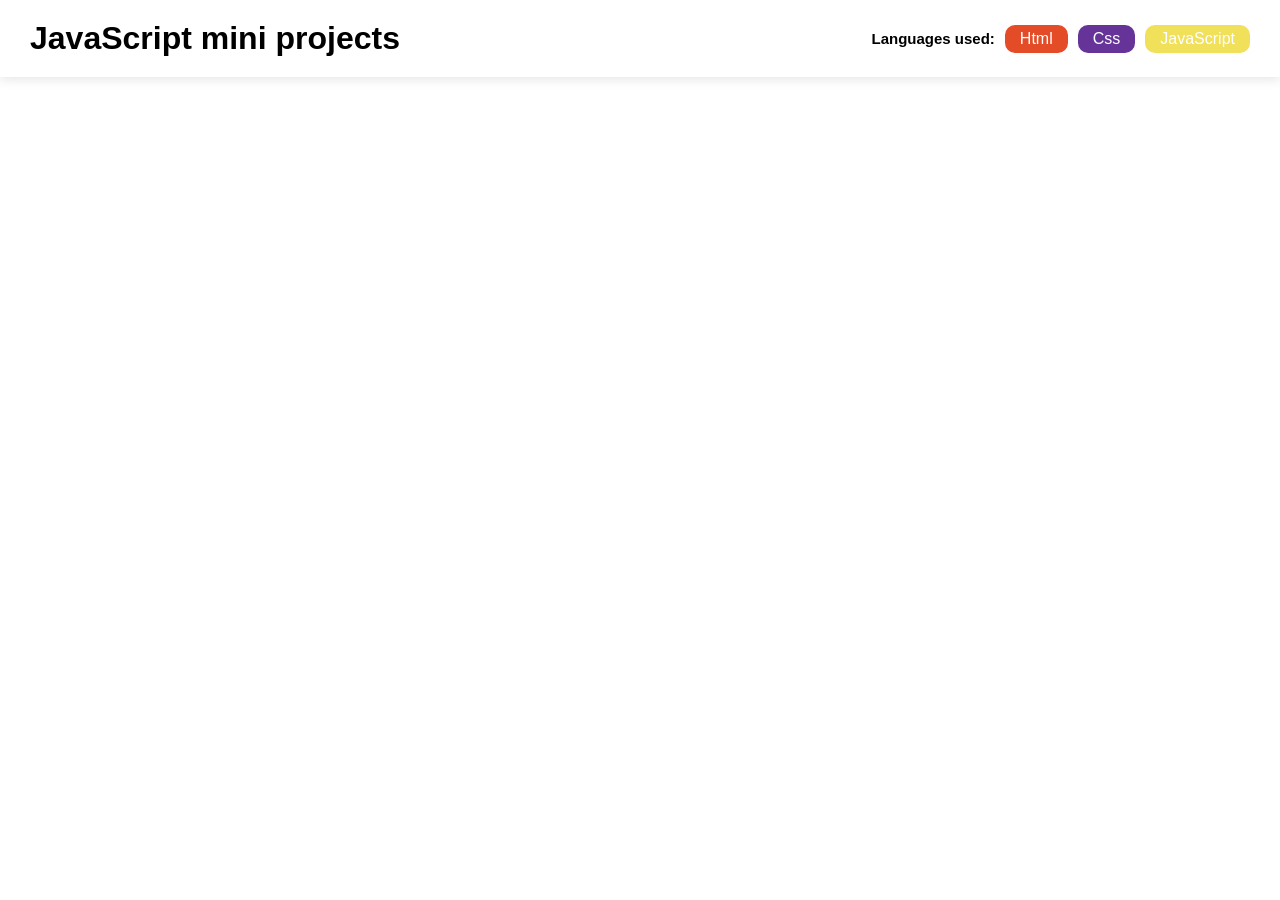
==== index.html @ 68491787 "Create a home page to organize practice projects - Move robot project files to a new folder - Create" ====
<!DOCTYPE html>
<html lang="en">

<head>
    <meta charset="UTF-8">
    <meta name="viewport" content="width=device-width, initial-scale=1.0">
    <title>JavaScript practice</title>
    <link rel="stylesheet" href="style.css">
</head>

<body>

    <header class="header container">
        <h1>JavaScript mini projects</h1>
        <div class="lang​Used">
            <p>Languages ​​used:</p>
            <span class="tagHtml">Html</span>
            <span class="tagCss">Css</span>
            <span class="tagJs">JavaScript</span>
        </div>
    </header>

    <section class="main container">

    </section>

</body>

</html>
---- style.css ----
/* general */
* {
    padding: 0;
    margin: 0;
}

body {
    font-family: 'Segoe UI', Tahoma, Geneva, Verdana, sans-serif;
}

.container {
    max-width: 1800px;
    padding: 20px 30px;
    display: flex;
}

.tagHtml{
    color: white;
    background-color: #E34C26;
    padding: 5px 15px ;
    border-radius: 10px;
}

.tagCss{
    color: white;
    background-color: #663399;
    padding: 5px 15px ;
    border-radius: 10px;
}

.tagJs{
    color: white;
    background-color: #F1E05A;
    padding: 5px 15px ;
    border-radius: 10px;
}

/* header */
.header {
    justify-content: space-between;
    align-items: center;
    box-shadow: 0px 3px 10px rgb(231, 231, 231);
}

.header .lang​Used{
    display: flex;
    justify-content: space-between;
    align-items: center;
    gap: 10px;
}

.header .lang​Used p{
    font-size: 15px;
    font-weight: 600;
}
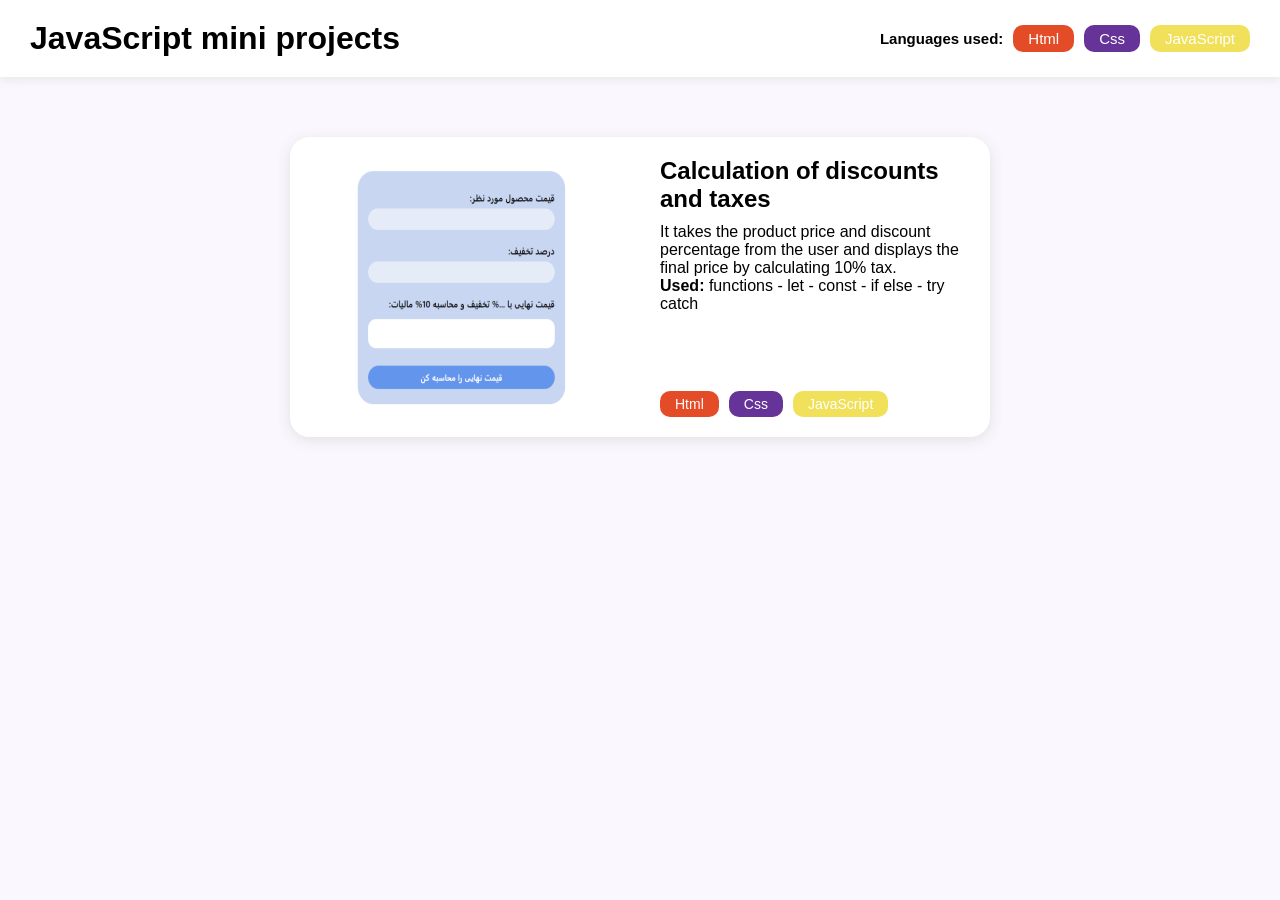
==== commit 60530ce1: "Add feature and modification - Creating and styling project cards - Adding some general styles - Mov" ====
--- a/index.html
+++ b/index.html
@@ -10,18 +10,41 @@
 
 <body>
 
-    <header class="header container">
-        <h1>JavaScript mini projects</h1>
-        <div class="lang​Used">
-            <p>Languages ​​used:</p>
-            <span class="tagHtml">Html</span>
-            <span class="tagCss">Css</span>
-            <span class="tagJs">JavaScript</span>
+    <header class="header">
+        <div class="container">
+            <h1>JavaScript mini projects</h1>
+            <div class="lang​Used">
+                <p>Languages ​​used:</p>
+                <span class="tagHtml">Html</span>
+                <span class="tagCss">Css</span>
+                <span class="tagJs">JavaScript</span>
+            </div>
         </div>
     </header>
 
     <section class="main container">
-
+        <!-- Calculation-of-discounts-and-taxes -->
+        <a class="projectCard" href="Calculation-of-discounts-and-taxes/index.html" target="_blank">
+            <div class="projectDemoImg">
+            </div>
+            <div class="projectInformation">
+                <div>
+                    <h2>Calculation of discounts and taxes</h2>
+                    <p>It takes the product price and discount percentage from the user and displays the final price by
+                        calculating 10% tax.<br>
+                        <b>Used:</b> functions
+                        - let - const
+                        - if else
+                        - try catch
+                    </p>
+                </div>
+                <div class="lang​Used">
+                    <span class="tagHtml">Html</span>
+                    <span class="tagCss">Css</span>
+                    <span class="tagJs">JavaScript</span>
+                </div>
+            </div>
+        </a>
     </section>
 
 </body>
--- a/style.css
+++ b/style.css
@@ -2,54 +2,128 @@
 * {
     padding: 0;
     margin: 0;
+    box-sizing: border-box;
 }
 
 body {
     font-family: 'Segoe UI', Tahoma, Geneva, Verdana, sans-serif;
+    background-color: rgb(251, 247, 255);
+}
+
+a {
+    display: block;
+    text-decoration: none;
+    color: black;
 }
 
 .container {
     max-width: 1800px;
     padding: 20px 30px;
     display: flex;
+    margin: auto;
 }
 
-.tagHtml{
+.lang​Used {
+    display: flex;
+    justify-content: space-between;
+    align-items: center;
+    gap: 10px;
+    font-size: 15px;
+}
+
+.tagHtml {
     color: white;
     background-color: #E34C26;
-    padding: 5px 15px ;
+    padding: 5px 15px;
     border-radius: 10px;
 }
 
-.tagCss{
+.tagCss {
     color: white;
     background-color: #663399;
-    padding: 5px 15px ;
+    padding: 5px 15px;
     border-radius: 10px;
 }
 
-.tagJs{
+.tagJs {
     color: white;
     background-color: #F1E05A;
-    padding: 5px 15px ;
+    padding: 5px 15px;
     border-radius: 10px;
 }
 
 /* header */
 .header {
+    background-color: white;
+    box-shadow: 0px 3px 10px rgb(231, 231, 231);
+    margin-bottom: 30px;
+}
+
+.header .container {
     justify-content: space-between;
     align-items: center;
-    box-shadow: 0px 3px 10px rgb(231, 231, 231);
 }
 
-.header .lang​Used{
+.header .lang​Used p {
+    font-size: 15px;
+    font-weight: 600;
+}
+
+
+/* main */
+.main {
+    gap: 20px;
+    justify-content: center;
+    flex-wrap: wrap;
+}
+
+/* project Card */
+.projectCard {
+    max-width: 700px;
+    min-height: 300px;
     display: flex;
     justify-content: space-between;
     align-items: center;
-    gap: 10px;
+    border-radius: 20px;
+    overflow: hidden;
+    background-color: white;
+    box-shadow: 0px 3px 15px rgb(224, 224, 224);
+    margin: 10px;
 }
 
-.header .lang​Used p{
-    font-size: 15px;
-    font-weight: 600;
+.projectCard>div {
+    width: 50%;
+    height: 100%;
+    overflow: hidden;
 }
+
+/* img */
+.projectCard .projectDemoImg {
+    background-image: url(img/Calculation-of-discounts-and-taxes.png);
+    background-position: center;
+    background-size: 100% 100%;
+    background-repeat: no-repeat;
+    transition: all .5s ease;
+}
+
+.projectCard:hover .projectDemoImg {
+    background-size: 110% 110%;
+}
+
+/* Information */
+.projectCard .projectInformation {
+    display: flex;
+    flex-direction: column;
+    padding: 20px;
+    justify-content: space-between;
+}
+
+.projectCard h2 {
+    margin-bottom: 10px;
+}
+
+
+.projectCard .lang​Used {
+    font-size: 14px;
+    justify-content: flex-start;
+}
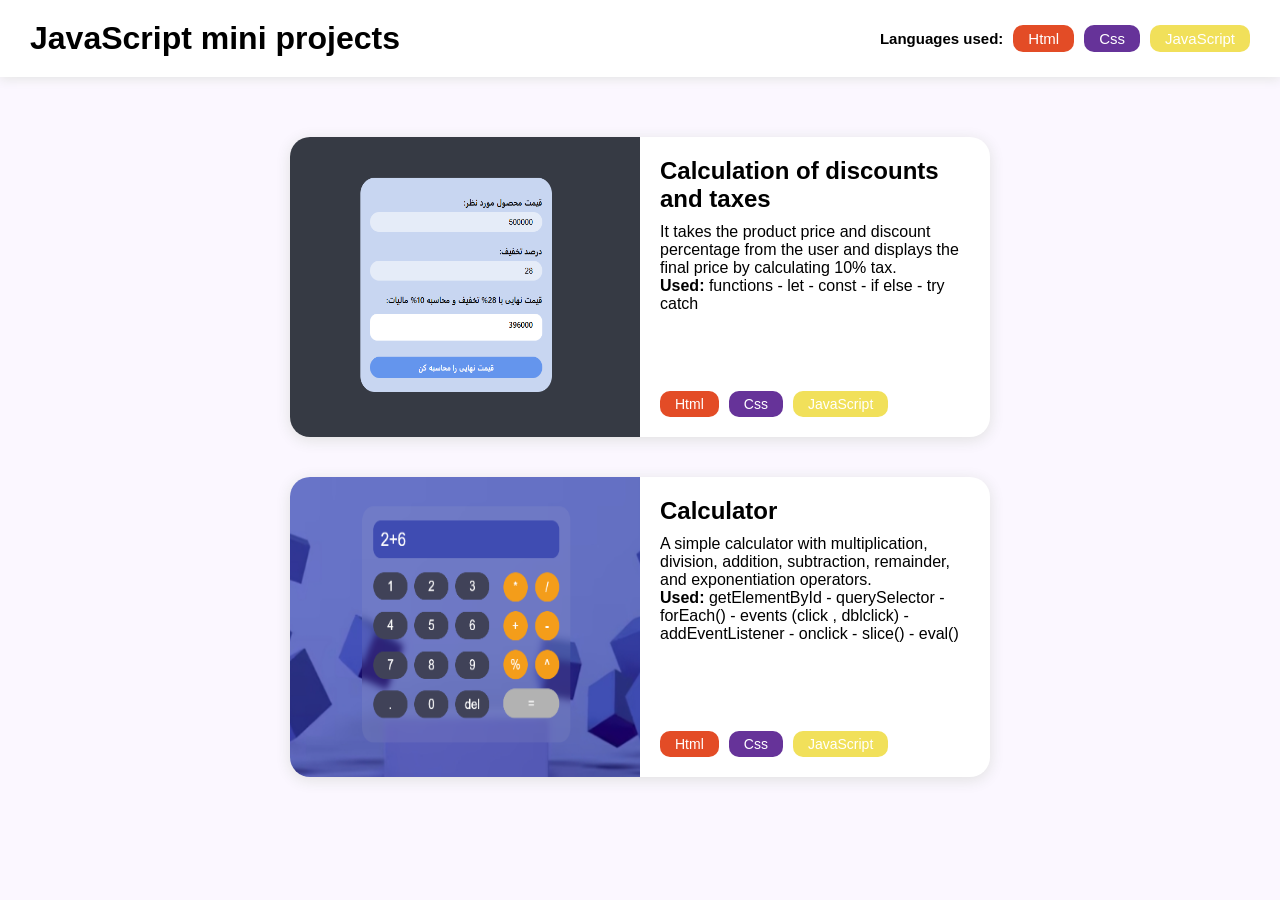
==== commit 4487cb19: "Add Calculator project - Add the Calculator project to the home page and its files - Modifying the d" ====
--- a/index.html
+++ b/index.html
@@ -26,6 +26,7 @@
         <!-- Calculation-of-discounts-and-taxes -->
         <a class="projectCard" href="Calculation-of-discounts-and-taxes/index.html" target="_blank">
             <div class="projectDemoImg">
+                <img src="img/Calculation-of-discounts-and-taxes.png" alt="">
             </div>
             <div class="projectInformation">
                 <div>
@@ -45,6 +46,30 @@
                 </div>
             </div>
         </a>
+        <!-- Calculator -->
+        <a class="projectCard" href="Calculator/index.html" target="_blank">
+            <div class="projectDemoImg">
+                <img src="img/Calculator.png" alt="">
+            </div>
+            <div class="projectInformation">
+                <div>
+                    <h2>Calculator</h2>
+                    <p>A simple calculator with multiplication, division, addition, subtraction, remainder, and
+                        exponentiation operators.<br>
+                        <b>Used:</b> getElementById -
+                        querySelector
+                        - forEach() - events (click , dblclick)
+                        - addEventListener
+                        - onclick - slice() - eval()
+                    </p>
+                </div>
+                <div class="lang​Used">
+                    <span class="tagHtml">Html</span>
+                    <span class="tagCss">Css</span>
+                    <span class="tagJs">JavaScript</span>
+                </div>
+            </div>
+        </a>
     </section>
 
 </body>
--- a/style.css
+++ b/style.css
@@ -75,11 +75,12 @@
     gap: 20px;
     justify-content: center;
     flex-wrap: wrap;
+    flex-direction: row-reverse;
 }
 
 /* project Card */
 .projectCard {
-    max-width: 700px;
+    width: 700px;
     min-height: 300px;
     display: flex;
     justify-content: space-between;
@@ -98,16 +99,15 @@
 }
 
 /* img */
-.projectCard .projectDemoImg {
-    background-image: url(img/Calculation-of-discounts-and-taxes.png);
-    background-position: center;
-    background-size: 100% 100%;
-    background-repeat: no-repeat;
+.projectCard .projectDemoImg img {
+    width: 100%;
+    height: 100%;
     transition: all .5s ease;
 }
 
-.projectCard:hover .projectDemoImg {
-    background-size: 110% 110%;
+.projectCard:hover .projectDemoImg img {
+    width: 105%;
+    height: 105%;
 }
 
 /* Information */
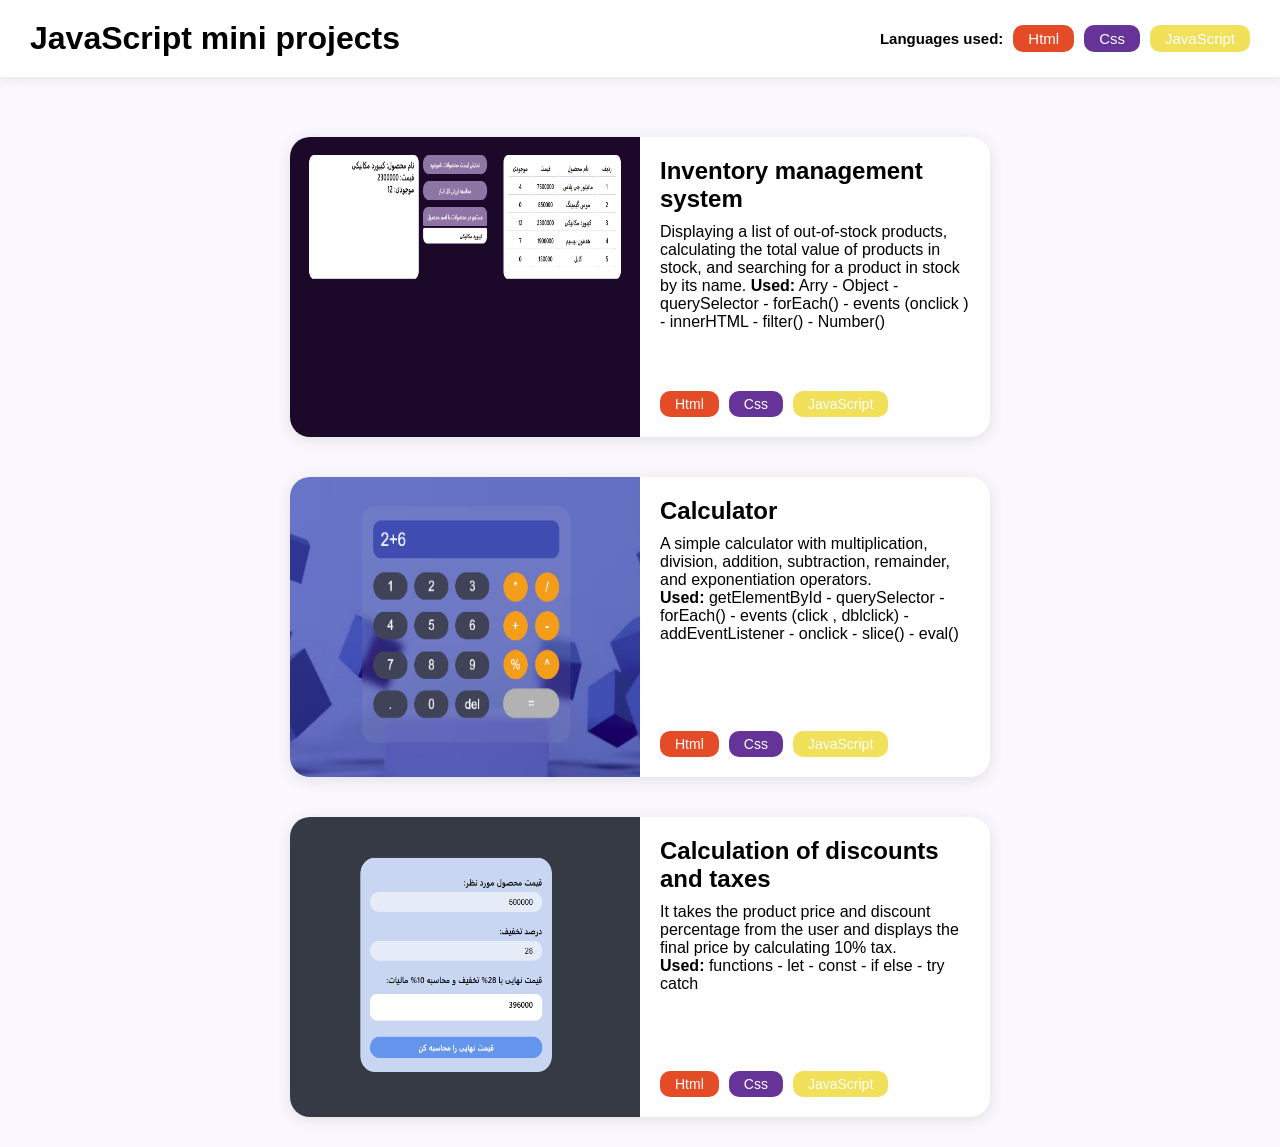
==== commit ad528db4: "Add Inventory management system project Add Inventory management system project to the home page and" ====
--- a/index.html
+++ b/index.html
@@ -70,6 +70,31 @@
                 </div>
             </div>
         </a>
+        <!-- Inventory management system -->
+        <a class="projectCard" href="Inventory management system/index.html" target="_blank">
+            <div class="projectDemoImg">
+                <img src="img/Inventory management system.png" alt="">
+            </div>
+            <div class="projectInformation">
+                <div>
+                    <h2>Inventory management system</h2>
+                    <p>Displaying a list of out-of-stock products, calculating the total value of products in stock, and
+                        searching for a product in stock by its name.
+                        <b>Used:</b>
+                        Arry - Object -
+                        querySelector
+                        - forEach() - events (onclick )
+                        - innerHTML
+                        - filter() - Number()
+                    </p>
+                </div>
+                <div class="lang​Used">
+                    <span class="tagHtml">Html</span>
+                    <span class="tagCss">Css</span>
+                    <span class="tagJs">JavaScript</span>
+                </div>
+            </div>
+        </a>
     </section>
 
 </body>
--- a/style.css
+++ b/style.css
@@ -74,8 +74,7 @@
 .main {
     gap: 20px;
     justify-content: center;
-    flex-wrap: wrap;
-    flex-direction: row-reverse;
+    flex-flow:row-reverse wrap-reverse;
 }
 
 /* project Card */
